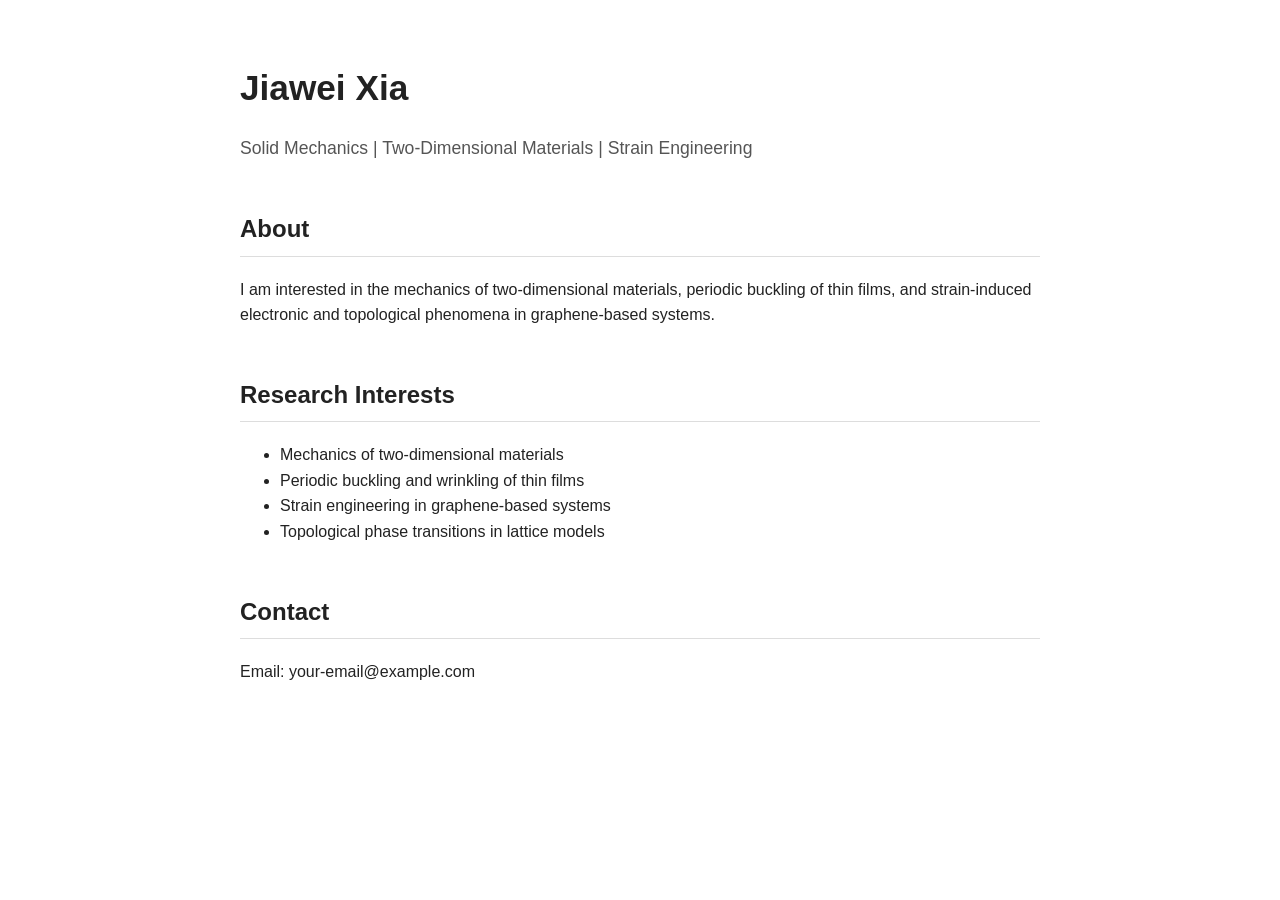
==== index.html @ 9affab99 "Create index.html" ====
<!DOCTYPE html>
<html lang="en">
<head>
  <meta charset="UTF-8">
  <title>Jiawei Xia</title>
  <meta name="viewport" content="width=device-width, initial-scale=1.0">

  <style>
    body {
      max-width: 800px;
      margin: 60px auto;
      padding: 0 20px;
      font-family: Arial, Helvetica, sans-serif;
      line-height: 1.6;
      color: #222;
    }

    h1 {
      font-size: 2.2em;
      margin-bottom: 0.2em;
    }

    h2 {
      margin-top: 2em;
      border-bottom: 1px solid #ddd;
      padding-bottom: 0.3em;
    }

    a {
      color: #0645ad;
      text-decoration: none;
    }

    a:hover {
      text-decoration: underline;
    }

    .subtitle {
      color: #555;
      font-size: 1.1em;
    }
  </style>
</head>

<body>
  <h1>Jiawei Xia</h1>

  <p class="subtitle">
    Solid Mechanics | Two-Dimensional Materials | Strain Engineering
  </p>

  <h2>About</h2>
  <p>
    I am interested in the mechanics of two-dimensional materials,
    periodic buckling of thin films, and strain-induced electronic
    and topological phenomena in graphene-based systems.
  </p>

  <h2>Research Interests</h2>
  <ul>
    <li>Mechanics of two-dimensional materials</li>
    <li>Periodic buckling and wrinkling of thin films</li>
    <li>Strain engineering in graphene-based systems</li>
    <li>Topological phase transitions in lattice models</li>
  </ul>

  <h2>Contact</h2>
  <p>
    Email: your-email@example.com
  </p>
</body>
</html>
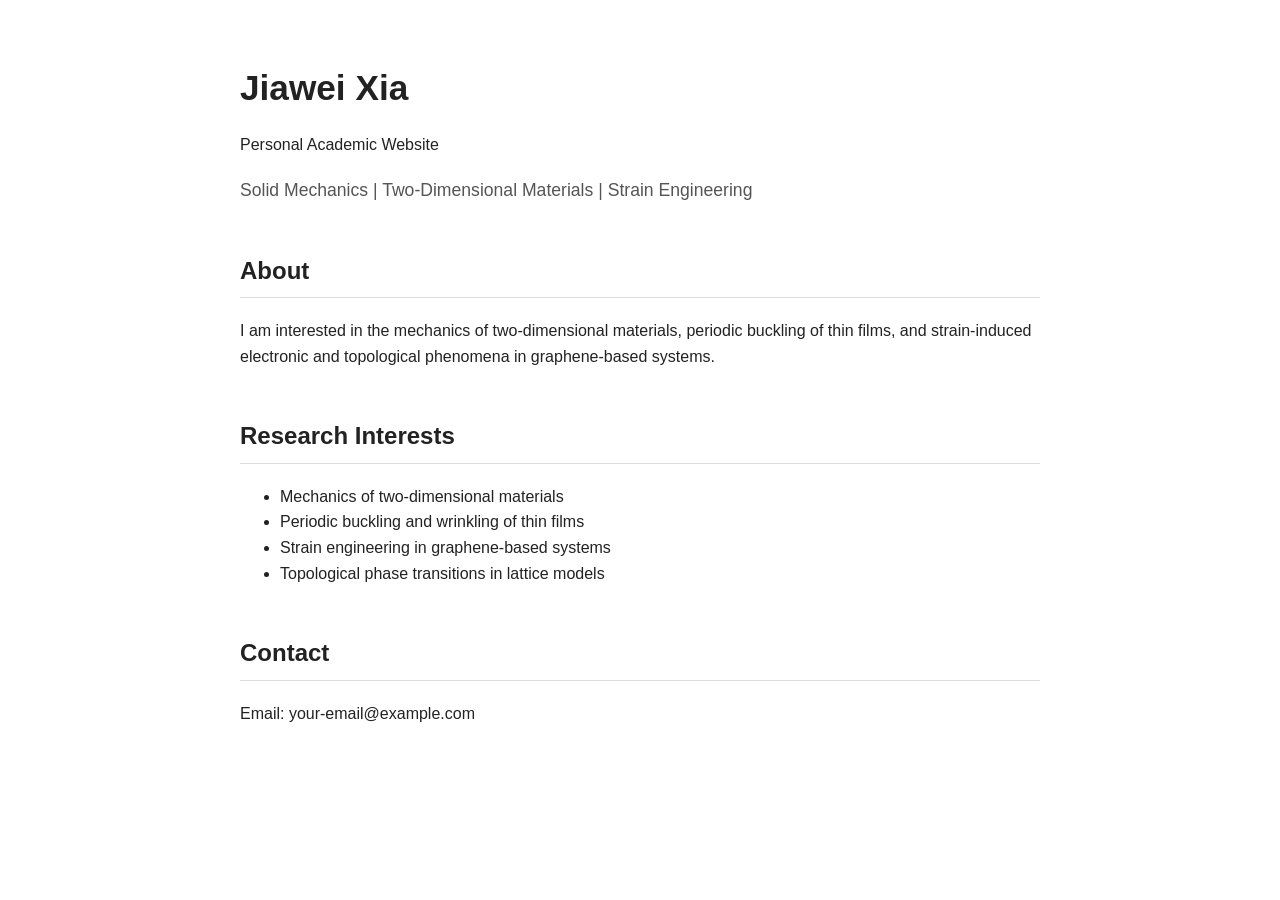
==== commit a51e893d: "test local updata" ====
--- a/index.html
+++ b/index.html
@@ -44,7 +44,7 @@
 
 <body>
   <h1>Jiawei Xia</h1>
-
+  <p>Personal Academic Website</p>
   <p class="subtitle">
     Solid Mechanics | Two-Dimensional Materials | Strain Engineering
   </p>
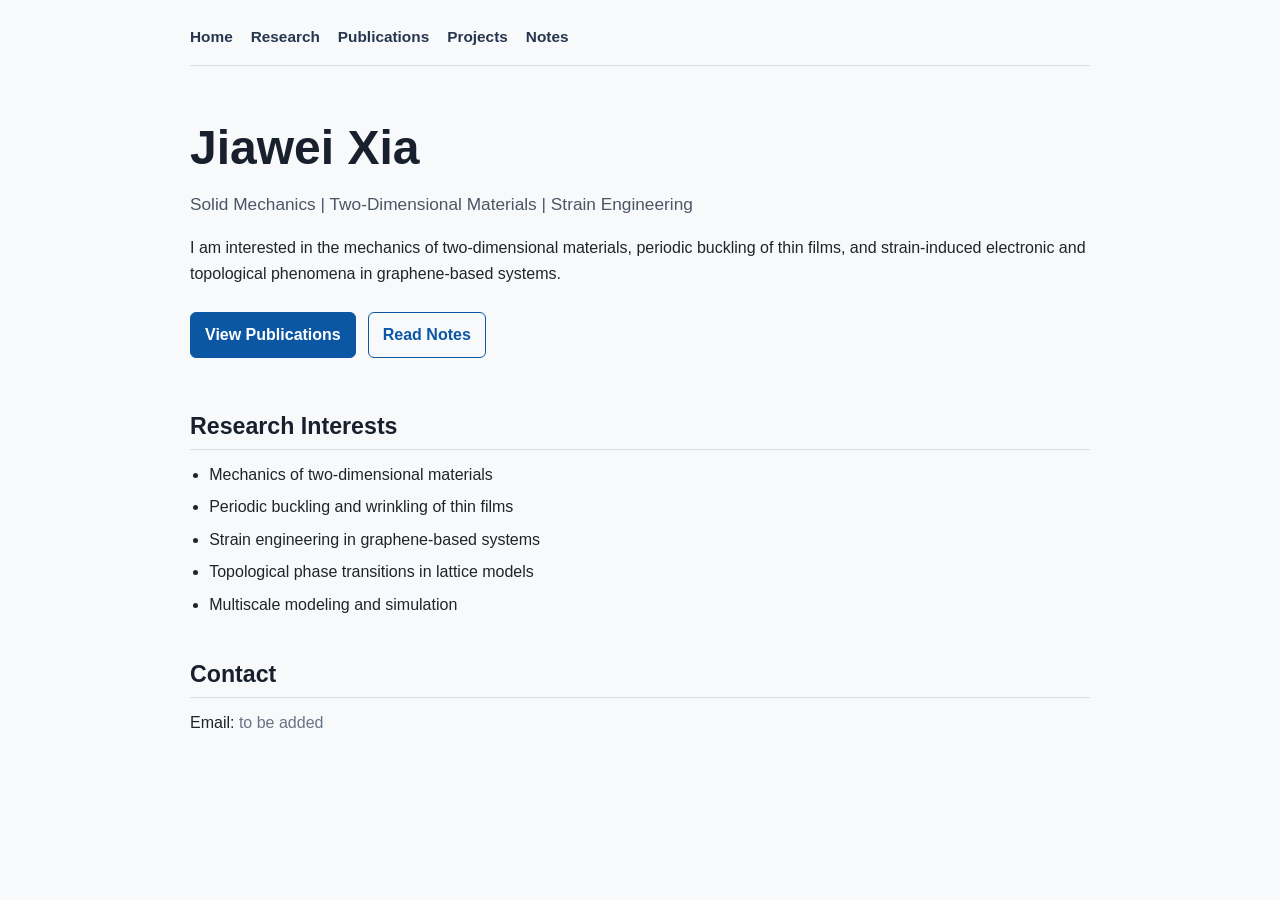
==== commit 2b6b5470: "offical Version 1" ====
--- a/index.html
+++ b/index.html
@@ -2,71 +2,54 @@
 <html lang="en">
 <head>
   <meta charset="UTF-8">
+  <meta name="viewport" content="width=device-width, initial-scale=1.0">
   <title>Jiawei Xia</title>
-  <meta name="viewport" content="width=device-width, initial-scale=1.0">
+  <link rel="stylesheet" href="style.css">
+</head>
+<body>
+  <header class="site-header">
+    <nav class="navbar" aria-label="Main navigation">
+      <a href="index.html">Home</a>
+      <a href="research.html">Research</a>
+      <a href="publications.html">Publications</a>
+      <a href="projects.html">Projects</a>
+      <a href="notes.html">Notes</a>
+    </nav>
+  </header>
 
-  <style>
-    body {
-      max-width: 800px;
-      margin: 60px auto;
-      padding: 0 20px;
-      font-family: Arial, Helvetica, sans-serif;
-      line-height: 1.6;
-      color: #222;
-    }
+  <main>
+    <section class="hero">
+      <h1>Jiawei Xia</h1>
+      <p class="subtitle">Solid Mechanics | Two-Dimensional Materials | Strain Engineering</p>
+      <p>
+        I am interested in the mechanics of two-dimensional materials, periodic
+        buckling of thin films, and strain-induced electronic and topological
+        phenomena in graphene-based systems.
+      </p>
+      <!-- Add assets/profile.jpg later and enable an image here if desired. -->
+      <div class="button-row">
+        <a class="button" href="publications.html">View Publications</a>
+        <a class="button secondary" href="notes.html">Read Notes</a>
+      </div>
+    </section>
 
-    h1 {
-      font-size: 2.2em;
-      margin-bottom: 0.2em;
-    }
+    <section>
+      <h2>Research Interests</h2>
+      <ul>
+        <li>Mechanics of two-dimensional materials</li>
+        <li>Periodic buckling and wrinkling of thin films</li>
+        <li>Strain engineering in graphene-based systems</li>
+        <li>Topological phase transitions in lattice models</li>
+        <li>Multiscale modeling and simulation</li>
+      </ul>
+    </section>
 
-    h2 {
-      margin-top: 2em;
-      border-bottom: 1px solid #ddd;
-      padding-bottom: 0.3em;
-    }
-
-    a {
-      color: #0645ad;
-      text-decoration: none;
-    }
-
-    a:hover {
-      text-decoration: underline;
-    }
-
-    .subtitle {
-      color: #555;
-      font-size: 1.1em;
-    }
-  </style>
-</head>
-
-<body>
-  <h1>Jiawei Xia</h1>
-  <p>Personal Academic Website</p>
-  <p class="subtitle">
-    Solid Mechanics | Two-Dimensional Materials | Strain Engineering
-  </p>
-
-  <h2>About</h2>
-  <p>
-    I am interested in the mechanics of two-dimensional materials,
-    periodic buckling of thin films, and strain-induced electronic
-    and topological phenomena in graphene-based systems.
-  </p>
-
-  <h2>Research Interests</h2>
-  <ul>
-    <li>Mechanics of two-dimensional materials</li>
-    <li>Periodic buckling and wrinkling of thin films</li>
-    <li>Strain engineering in graphene-based systems</li>
-    <li>Topological phase transitions in lattice models</li>
-  </ul>
-
-  <h2>Contact</h2>
-  <p>
-    Email: your-email@example.com
-  </p>
+    <section>
+      <h2>Contact</h2>
+      <p>
+        Email: <span class="muted">to be added</span>
+      </p>
+    </section>
+  </main>
 </body>
 </html>
--- a/style.css
+++ b/style.css
@@ -0,0 +1,239 @@
+* {
+  box-sizing: border-box;
+}
+
+html {
+  font-size: 16px;
+}
+
+body {
+  margin: 0;
+  background: #f8f9fb;
+  color: #20242a;
+  font-family: -apple-system, BlinkMacSystemFont, "Segoe UI", Arial, Helvetica, sans-serif;
+  line-height: 1.65;
+}
+
+main,
+.site-header {
+  width: min(900px, calc(100% - 32px));
+  margin: 0 auto;
+}
+
+main {
+  padding: 36px 0 64px;
+}
+
+.site-header {
+  padding: 24px 0 0;
+}
+
+.navbar {
+  display: flex;
+  flex-wrap: wrap;
+  gap: 10px 18px;
+  align-items: center;
+  padding-bottom: 16px;
+  border-bottom: 1px solid #d9dee7;
+}
+
+.navbar a {
+  color: #26364f;
+  font-size: 0.96rem;
+  font-weight: 600;
+  text-decoration: none;
+}
+
+.navbar a:hover,
+.navbar a:focus {
+  color: #0b57a3;
+  text-decoration: underline;
+}
+
+h1,
+h2,
+h3 {
+  color: #17202c;
+  line-height: 1.25;
+}
+
+h1 {
+  margin: 0 0 12px;
+  font-size: clamp(2rem, 6vw, 3rem);
+  font-weight: 700;
+}
+
+h2 {
+  margin: 42px 0 12px;
+  padding-bottom: 8px;
+  border-bottom: 1px solid #d9dee7;
+  font-size: 1.45rem;
+}
+
+h3 {
+  margin: 26px 0 8px;
+  font-size: 1.15rem;
+}
+
+p {
+  margin: 0 0 16px;
+}
+
+ul {
+  margin: 0 0 18px 1.2rem;
+  padding: 0;
+}
+
+li {
+  margin: 6px 0;
+}
+
+a {
+  color: #0b57a3;
+  text-decoration-thickness: 0.08em;
+  text-underline-offset: 0.18em;
+}
+
+a:hover,
+a:focus {
+  color: #073b73;
+}
+
+img {
+  display: block;
+  max-width: 100%;
+  height: auto;
+  border: 1px solid #d9dee7;
+}
+
+pre {
+  margin: 18px 0;
+  padding: 16px;
+  overflow-x: auto;
+  background: #eef2f7;
+  border: 1px solid #d5dce8;
+  border-radius: 6px;
+}
+
+code {
+  padding: 0.12em 0.28em;
+  background: #eef2f7;
+  border-radius: 4px;
+  font-family: "SFMono-Regular", Consolas, "Liberation Mono", Menlo, monospace;
+  font-size: 0.95em;
+}
+
+pre code {
+  padding: 0;
+  background: transparent;
+  border-radius: 0;
+}
+
+.hero {
+  padding: 16px 0 8px;
+}
+
+.subtitle,
+.lead {
+  color: #4b5666;
+  font-size: 1.08rem;
+}
+
+.button-row {
+  display: flex;
+  flex-wrap: wrap;
+  gap: 12px;
+  margin: 24px 0 4px;
+}
+
+.button {
+  display: inline-block;
+  padding: 9px 14px;
+  border: 1px solid #0b57a3;
+  border-radius: 6px;
+  background: #0b57a3;
+  color: #ffffff;
+  font-weight: 600;
+  text-decoration: none;
+}
+
+.button:hover,
+.button:focus {
+  background: #073b73;
+  color: #ffffff;
+  text-decoration: none;
+}
+
+.button.secondary {
+  background: transparent;
+  color: #0b57a3;
+}
+
+.button.secondary:hover,
+.button.secondary:focus {
+  background: #e7eef8;
+  color: #073b73;
+}
+
+.card,
+.project-card {
+  margin: 16px 0;
+  padding: 18px;
+  background: #ffffff;
+  border: 1px solid #d9dee7;
+  border-radius: 6px;
+}
+
+.project-grid {
+  display: grid;
+  grid-template-columns: repeat(2, minmax(0, 1fr));
+  gap: 16px;
+  margin-top: 24px;
+}
+
+.project-card h2 {
+  margin-top: 0;
+  font-size: 1.2rem;
+}
+
+.publication {
+  margin-bottom: 0;
+}
+
+.placeholder,
+.muted,
+.note-meta {
+  color: #697386;
+}
+
+.link-list {
+  color: #4b5666;
+}
+
+.note-list {
+  list-style: square;
+}
+
+@media (max-width: 640px) {
+  main,
+  .site-header {
+    width: min(100% - 24px, 900px);
+  }
+
+  main {
+    padding-top: 28px;
+  }
+
+  .navbar {
+    gap: 8px 14px;
+  }
+
+  .project-grid {
+    grid-template-columns: 1fr;
+  }
+
+  .button {
+    width: 100%;
+    text-align: center;
+  }
+}
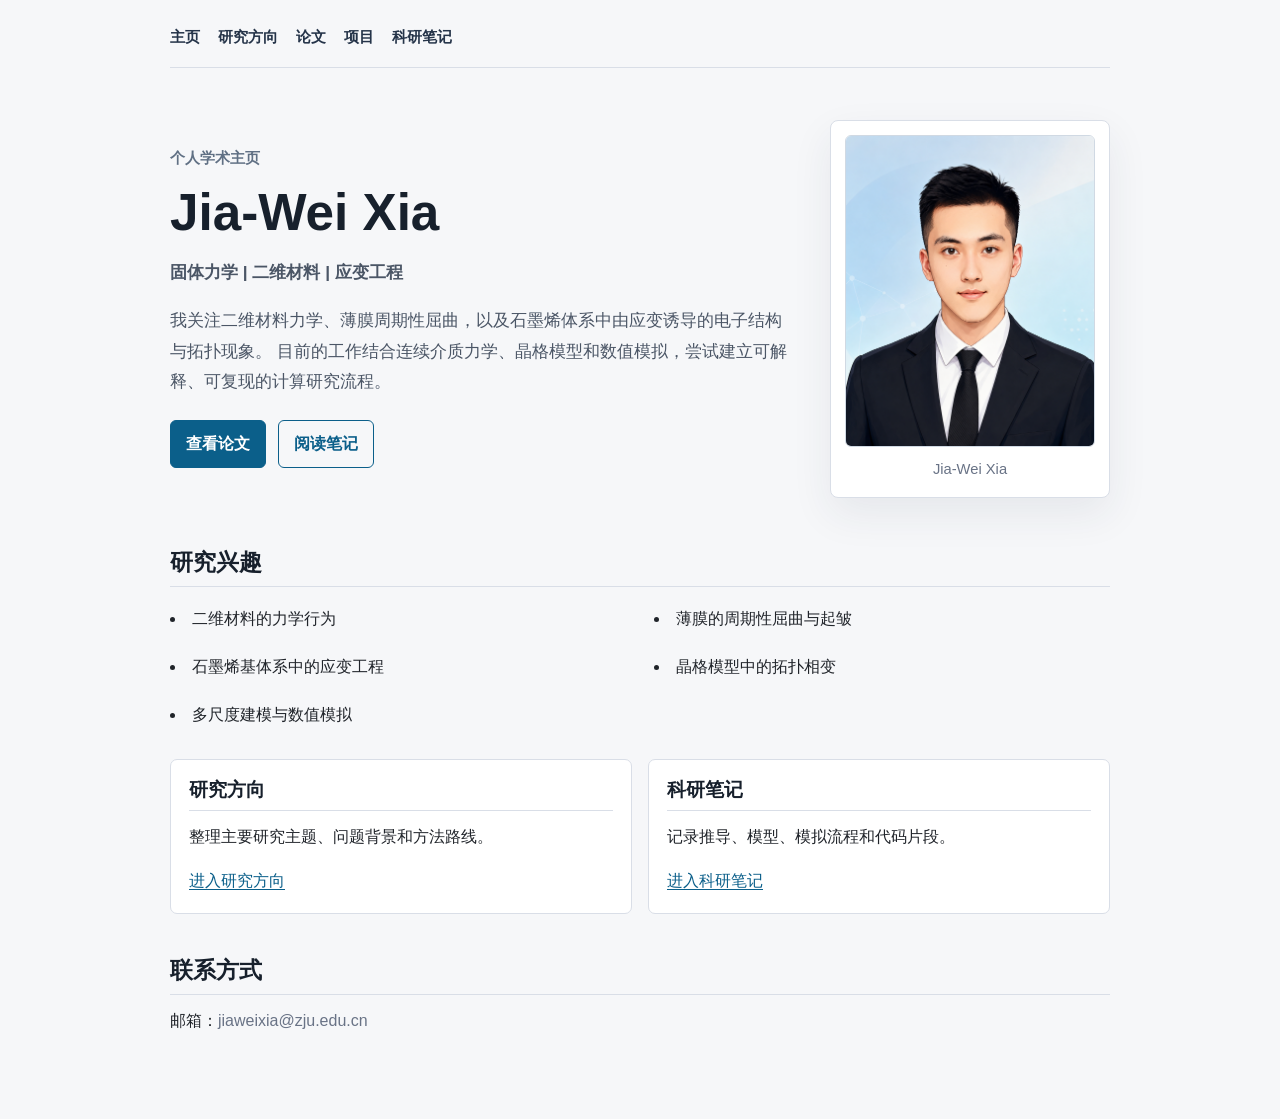
==== commit 32d0b113: "offical Version 2: change to Chinese and add avatar" ====
--- a/index.html
+++ b/index.html
@@ -1,53 +1,72 @@
 <!DOCTYPE html>
-<html lang="en">
+<html lang="zh-CN">
 <head>
   <meta charset="UTF-8">
   <meta name="viewport" content="width=device-width, initial-scale=1.0">
-  <title>Jiawei Xia</title>
+  <title>Jia-Wei Xia | 个人学术主页</title>
   <link rel="stylesheet" href="style.css">
 </head>
 <body>
   <header class="site-header">
-    <nav class="navbar" aria-label="Main navigation">
-      <a href="index.html">Home</a>
-      <a href="research.html">Research</a>
-      <a href="publications.html">Publications</a>
-      <a href="projects.html">Projects</a>
-      <a href="notes.html">Notes</a>
+    <nav class="navbar" aria-label="主导航">
+      <a href="index.html" target="_blank" rel="noopener">主页</a>
+      <a href="research.html" target="_blank" rel="noopener">研究方向</a>
+      <a href="publications.html" target="_blank" rel="noopener">论文</a>
+      <a href="projects.html" target="_blank" rel="noopener">项目</a>
+      <a href="notes.html" target="_blank" rel="noopener">科研笔记</a>
     </nav>
   </header>
 
   <main>
-    <section class="hero">
-      <h1>Jiawei Xia</h1>
-      <p class="subtitle">Solid Mechanics | Two-Dimensional Materials | Strain Engineering</p>
-      <p>
-        I am interested in the mechanics of two-dimensional materials, periodic
-        buckling of thin films, and strain-induced electronic and topological
-        phenomena in graphene-based systems.
-      </p>
-      <!-- Add assets/profile.jpg later and enable an image here if desired. -->
-      <div class="button-row">
-        <a class="button" href="publications.html">View Publications</a>
-        <a class="button secondary" href="notes.html">Read Notes</a>
+    <section class="hero hero-profile">
+      <div class="hero-copy">
+        <p class="eyebrow">个人学术主页</p>
+        <h1>Jia-Wei Xia</h1>
+        <p class="subtitle">固体力学 | 二维材料 | 应变工程</p>
+        <p class="lead">
+          我关注二维材料力学、薄膜周期性屈曲，以及石墨烯体系中由应变诱导的电子结构与拓扑现象。
+          目前的工作结合连续介质力学、晶格模型和数值模拟，尝试建立可解释、可复现的计算研究流程。
+        </p>
+        <div class="button-row">
+          <a class="button" href="publications.html" target="_blank" rel="noopener">查看论文</a>
+          <a class="button secondary" href="notes.html" target="_blank" rel="noopener">阅读笔记</a>
+        </div>
       </div>
+
+      <aside class="profile-card" aria-label="个人照片占位">
+        <img class="profile-photo" src="assets/figures/personal_avatar.png" alt="个人照片占位图">
+        <p class="photo-caption">Jia-Wei Xia</p>
+      </aside>
     </section>
 
     <section>
-      <h2>Research Interests</h2>
-      <ul>
-        <li>Mechanics of two-dimensional materials</li>
-        <li>Periodic buckling and wrinkling of thin films</li>
-        <li>Strain engineering in graphene-based systems</li>
-        <li>Topological phase transitions in lattice models</li>
-        <li>Multiscale modeling and simulation</li>
+      <h2>研究兴趣</h2>
+      <ul class="interest-list">
+        <li>二维材料的力学行为</li>
+        <li>薄膜的周期性屈曲与起皱</li>
+        <li>石墨烯基体系中的应变工程</li>
+        <li>晶格模型中的拓扑相变</li>
+        <li>多尺度建模与数值模拟</li>
       </ul>
     </section>
 
+    <section class="quick-links">
+      <article class="card">
+        <h2>研究方向</h2>
+        <p>整理主要研究主题、问题背景和方法路线。</p>
+        <a href="research.html" target="_blank" rel="noopener">进入研究方向</a>
+      </article>
+      <article class="card">
+        <h2>科研笔记</h2>
+        <p>记录推导、模型、模拟流程和代码片段。</p>
+        <a href="notes.html" target="_blank" rel="noopener">进入科研笔记</a>
+      </article>
+    </section>
+
     <section>
-      <h2>Contact</h2>
+      <h2>联系方式</h2>
       <p>
-        Email: <span class="muted">to be added</span>
+        邮箱：<span class="muted">jiaweixia@zju.edu.cn</span>
       </p>
     </section>
   </main>
--- a/style.css
+++ b/style.css
@@ -8,20 +8,20 @@
 
 body {
   margin: 0;
-  background: #f8f9fb;
+  background: #f6f7f9;
   color: #20242a;
-  font-family: -apple-system, BlinkMacSystemFont, "Segoe UI", Arial, Helvetica, sans-serif;
-  line-height: 1.65;
+  font-family: -apple-system, BlinkMacSystemFont, "Segoe UI", "Microsoft YaHei", Arial, Helvetica, sans-serif;
+  line-height: 1.75;
 }
 
 main,
 .site-header {
-  width: min(900px, calc(100% - 32px));
+  width: min(940px, calc(100% - 32px));
   margin: 0 auto;
 }
 
 main {
-  padding: 36px 0 64px;
+  padding: 38px 0 68px;
 }
 
 .site-header {
@@ -38,15 +38,15 @@
 }
 
 .navbar a {
-  color: #26364f;
+  color: #253449;
   font-size: 0.96rem;
-  font-weight: 600;
+  font-weight: 650;
   text-decoration: none;
 }
 
 .navbar a:hover,
 .navbar a:focus {
-  color: #0b57a3;
+  color: #0b5f8a;
   text-decoration: underline;
 }
 
@@ -54,13 +54,13 @@
 h2,
 h3 {
   color: #17202c;
-  line-height: 1.25;
+  line-height: 1.28;
 }
 
 h1 {
   margin: 0 0 12px;
-  font-size: clamp(2rem, 6vw, 3rem);
-  font-weight: 700;
+  font-size: clamp(2.1rem, 6vw, 3.2rem);
+  font-weight: 760;
 }
 
 h2 {
@@ -89,35 +89,34 @@
 }
 
 a {
-  color: #0b57a3;
+  color: #0b5f8a;
   text-decoration-thickness: 0.08em;
   text-underline-offset: 0.18em;
 }
 
 a:hover,
 a:focus {
-  color: #073b73;
+  color: #073f5c;
 }
 
 img {
   display: block;
   max-width: 100%;
   height: auto;
-  border: 1px solid #d9dee7;
 }
 
 pre {
   margin: 18px 0;
   padding: 16px;
   overflow-x: auto;
-  background: #eef2f7;
-  border: 1px solid #d5dce8;
+  background: #eef2f5;
+  border: 1px solid #d5dce5;
   border-radius: 6px;
 }
 
 code {
   padding: 0.12em 0.28em;
-  background: #eef2f7;
+  background: #eef2f5;
   border-radius: 4px;
   font-family: "SFMono-Regular", Consolas, "Liberation Mono", Menlo, monospace;
   font-size: 0.95em;
@@ -130,13 +129,60 @@
 }
 
 .hero {
-  padding: 16px 0 8px;
+  padding: 14px 0 8px;
+}
+
+.hero-profile {
+  display: grid;
+  grid-template-columns: minmax(0, 1fr) minmax(220px, 280px);
+  gap: 40px;
+  align-items: center;
+}
+
+.hero-copy {
+  min-width: 0;
+}
+
+.eyebrow {
+  margin-bottom: 8px;
+  color: #607084;
+  font-size: 0.92rem;
+  font-weight: 700;
 }
 
 .subtitle,
 .lead {
   color: #4b5666;
   font-size: 1.08rem;
+}
+
+.subtitle {
+  margin-bottom: 18px;
+  font-weight: 650;
+}
+
+.profile-card {
+  padding: 14px;
+  background: #ffffff;
+  border: 1px solid #d9dee7;
+  border-radius: 8px;
+  box-shadow: 0 16px 40px rgba(42, 55, 72, 0.08);
+}
+
+.profile-photo {
+  width: 100%;
+  aspect-ratio: 4 / 5;
+  object-fit: cover;
+  border: 1px solid #d0d9e3;
+  border-radius: 6px;
+  background: #eef2f5;
+}
+
+.photo-caption {
+  margin: 10px 0 0;
+  color: #697386;
+  font-size: 0.92rem;
+  text-align: center;
 }
 
 .button-row {
@@ -148,31 +194,47 @@
 
 .button {
   display: inline-block;
-  padding: 9px 14px;
-  border: 1px solid #0b57a3;
+  padding: 9px 15px;
+  border: 1px solid #0b5f8a;
   border-radius: 6px;
-  background: #0b57a3;
+  background: #0b5f8a;
   color: #ffffff;
-  font-weight: 600;
+  font-weight: 650;
   text-decoration: none;
 }
 
 .button:hover,
 .button:focus {
-  background: #073b73;
+  background: #073f5c;
   color: #ffffff;
   text-decoration: none;
 }
 
 .button.secondary {
   background: transparent;
-  color: #0b57a3;
+  color: #0b5f8a;
 }
 
 .button.secondary:hover,
 .button.secondary:focus {
-  background: #e7eef8;
-  color: #073b73;
+  background: #e4eff4;
+  color: #073f5c;
+}
+
+.interest-list {
+  display: grid;
+  grid-template-columns: repeat(2, minmax(0, 1fr));
+  gap: 8px 28px;
+  margin-left: 0;
+  list-style-position: inside;
+}
+
+.quick-links,
+.project-grid {
+  display: grid;
+  grid-template-columns: repeat(2, minmax(0, 1fr));
+  gap: 16px;
+  margin-top: 24px;
 }
 
 .card,
@@ -181,16 +243,15 @@
   padding: 18px;
   background: #ffffff;
   border: 1px solid #d9dee7;
-  border-radius: 6px;
-}
-
-.project-grid {
-  display: grid;
-  grid-template-columns: repeat(2, minmax(0, 1fr));
-  gap: 16px;
-  margin-top: 24px;
-}
-
+  border-radius: 7px;
+}
+
+.quick-links .card,
+.project-grid .project-card {
+  margin: 0;
+}
+
+.card h2,
 .project-card h2 {
   margin-top: 0;
   font-size: 1.2rem;
@@ -214,10 +275,21 @@
   list-style: square;
 }
 
+@media (max-width: 760px) {
+  .hero-profile {
+    grid-template-columns: 1fr;
+    gap: 26px;
+  }
+
+  .profile-card {
+    max-width: 320px;
+  }
+}
+
 @media (max-width: 640px) {
   main,
   .site-header {
-    width: min(100% - 24px, 900px);
+    width: min(100% - 24px, 940px);
   }
 
   main {
@@ -228,6 +300,8 @@
     gap: 8px 14px;
   }
 
+  .interest-list,
+  .quick-links,
   .project-grid {
     grid-template-columns: 1fr;
   }
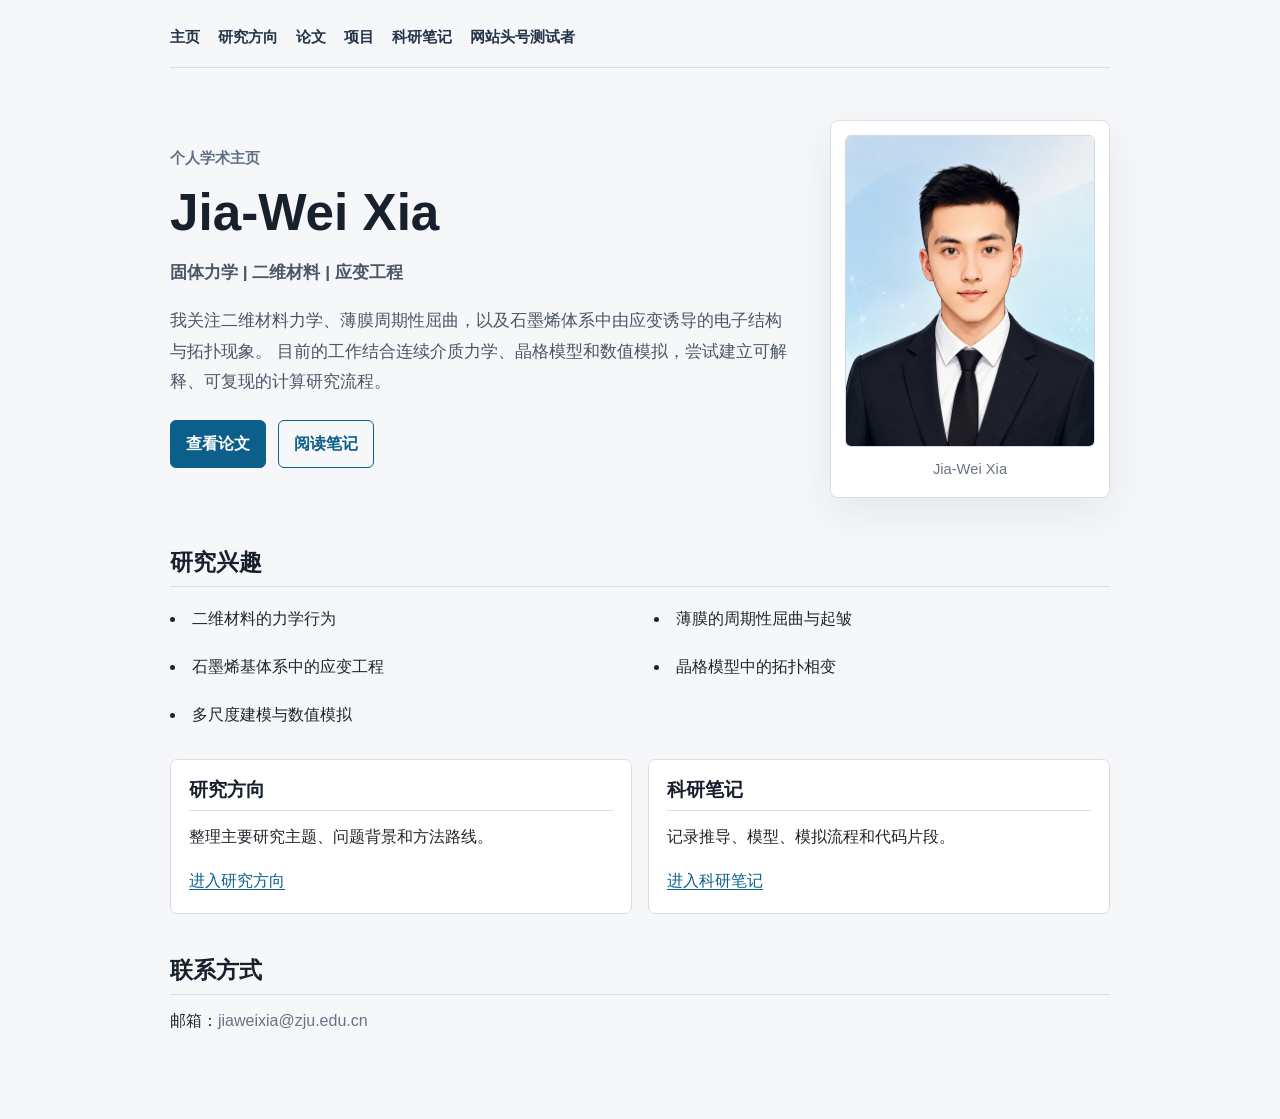
==== commit a674b4dc: "change navigation bar to _self and a trick modify for ycy" ====
--- a/index.html
+++ b/index.html
@@ -9,11 +9,12 @@
 <body>
   <header class="site-header">
     <nav class="navbar" aria-label="主导航">
-      <a href="index.html" target="_blank" rel="noopener">主页</a>
-      <a href="research.html" target="_blank" rel="noopener">研究方向</a>
-      <a href="publications.html" target="_blank" rel="noopener">论文</a>
-      <a href="projects.html" target="_blank" rel="noopener">项目</a>
-      <a href="notes.html" target="_blank" rel="noopener">科研笔记</a>
+      <a href="../index.html" target="_self" rel="noopener">主页</a>
+      <a href="../research.html" target="_self" rel="noopener">研究方向</a>
+      <a href="../publications.html" target="_self" rel="noopener">论文</a>
+      <a href="../projects.html" target="_self" rel="noopener">项目</a>
+      <a href="../notes.html" target="_self" rel="noopener">科研笔记</a>
+      <a href="../hahaha.html" target="_self" rel="noopener">网站头号测试者</a>
     </nav>
   </header>
 
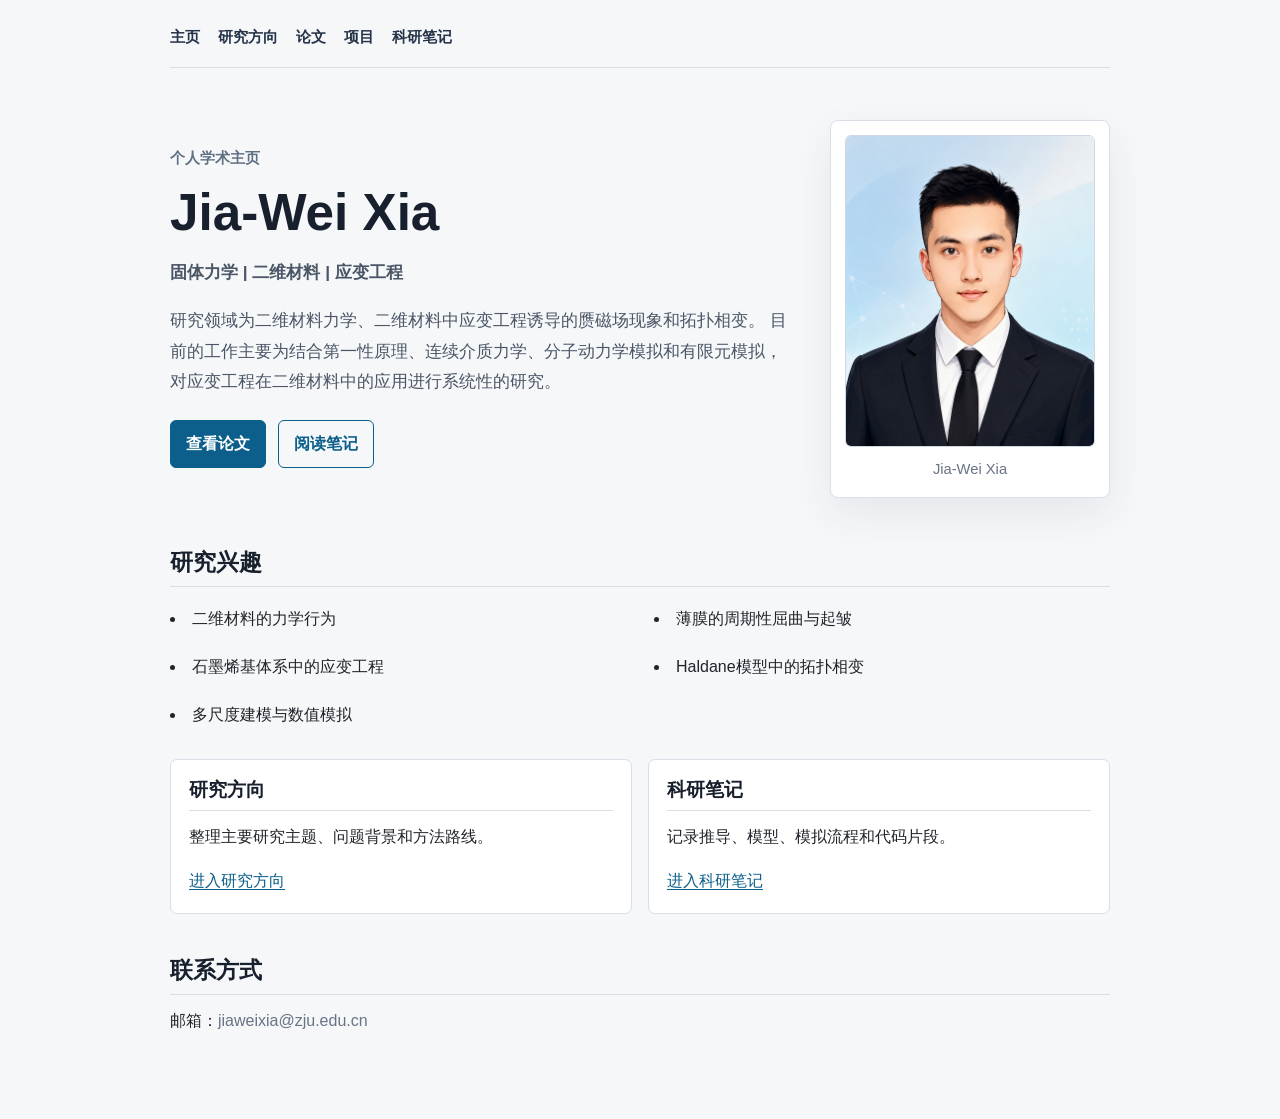
==== commit 9d3f5492: "update(all): unifiy the style, add a notes, and delete irrelevant content" ====
--- a/index.html
+++ b/index.html
@@ -9,12 +9,11 @@
 <body>
   <header class="site-header">
     <nav class="navbar" aria-label="主导航">
-      <a href="../index.html" target="_self" rel="noopener">主页</a>
-      <a href="../research.html" target="_self" rel="noopener">研究方向</a>
-      <a href="../publications.html" target="_self" rel="noopener">论文</a>
-      <a href="../projects.html" target="_self" rel="noopener">项目</a>
-      <a href="../notes.html" target="_self" rel="noopener">科研笔记</a>
-      <a href="../hahaha.html" target="_self" rel="noopener">网站头号测试者</a>
+      <a href="index.html" target="_self" rel="noopener">主页</a>
+      <a href="research.html" target="_self" rel="noopener">研究方向</a>
+      <a href="publications.html" target="_self" rel="noopener">论文</a>
+      <a href="projects.html" target="_self" rel="noopener">项目</a>
+      <a href="notes.html" target="_self" rel="noopener">科研笔记</a>
     </nav>
   </header>
 
@@ -25,8 +24,8 @@
         <h1>Jia-Wei Xia</h1>
         <p class="subtitle">固体力学 | 二维材料 | 应变工程</p>
         <p class="lead">
-          我关注二维材料力学、薄膜周期性屈曲，以及石墨烯体系中由应变诱导的电子结构与拓扑现象。
-          目前的工作结合连续介质力学、晶格模型和数值模拟，尝试建立可解释、可复现的计算研究流程。
+          研究领域为二维材料力学、二维材料中应变工程诱导的赝磁场现象和拓扑相变。
+          目前的工作主要为结合第一性原理、连续介质力学、分子动力学模拟和有限元模拟，对应变工程在二维材料中的应用进行系统性的研究。
         </p>
         <div class="button-row">
           <a class="button" href="publications.html" target="_blank" rel="noopener">查看论文</a>
@@ -46,7 +45,7 @@
         <li>二维材料的力学行为</li>
         <li>薄膜的周期性屈曲与起皱</li>
         <li>石墨烯基体系中的应变工程</li>
-        <li>晶格模型中的拓扑相变</li>
+        <li>Haldane模型中的拓扑相变</li>
         <li>多尺度建模与数值模拟</li>
       </ul>
     </section>
--- a/style.css
+++ b/style.css
@@ -1,5 +1,12 @@
 * {
   box-sizing: border-box;
+}
+
+:root {
+  --site-content-width: 940px;
+  --site-page-gutter: 32px;
+
+  font-size: 16px;
 }
 
 html {
@@ -16,7 +23,7 @@
 
 main,
 .site-header {
-  width: min(940px, calc(100% - 32px));
+  width: min(var(--site-content-width), calc(100% - var(--site-page-gutter)));
   margin: 0 auto;
 }
 
@@ -29,11 +36,16 @@
 }
 
 .navbar {
+  --bs-navbar-padding-x: 0;
+  --bs-navbar-padding-y: 0;
+
   display: flex;
   flex-wrap: wrap;
   gap: 10px 18px;
   align-items: center;
+  justify-content: flex-start;
   padding-bottom: 16px;
+  background: transparent;
   border-bottom: 1px solid #d9dee7;
 }
 
@@ -275,6 +287,140 @@
   list-style: square;
 }
 
+/* Quarto notes */
+body.quarto-light {
+  background: #f6f7f9;
+  color: #20242a;
+  font-family: -apple-system, BlinkMacSystemFont, "Segoe UI", "Microsoft YaHei", Arial, Helvetica, sans-serif;
+}
+
+body.quarto-light #quarto-content {
+  display: block;
+  width: 100%;
+  margin: 0;
+  padding: 0;
+}
+
+body.quarto-light main.content {
+  width: min(var(--site-content-width), calc(100% - var(--site-page-gutter)));
+  margin: 0 auto;
+  padding: 0 0 68px;
+}
+
+body.quarto-light main.content > .site-header {
+  width: 100%;
+}
+
+body.quarto-light .quarto-title-block {
+  padding-top: 38px;
+  margin-bottom: 30px;
+}
+
+body.quarto-light .quarto-title-meta {
+  color: #697386;
+  font-size: 0.92rem;
+}
+
+body.quarto-light .quarto-title-meta-heading {
+  color: #4b5666;
+  font-weight: 700;
+}
+
+body.quarto-light #quarto-document-content h1:not(.title) {
+  margin: 42px 0 12px;
+  padding-bottom: 8px;
+  border-bottom: 1px solid #d9dee7;
+  font-size: 1.45rem;
+}
+
+body.quarto-light #quarto-document-content h2 {
+  margin-top: 30px;
+  font-size: 1.25rem;
+}
+
+body.quarto-light table {
+  display: block;
+  width: 100%;
+  margin: 18px 0;
+  overflow-x: auto;
+  border-collapse: collapse;
+}
+
+body.quarto-light th,
+body.quarto-light td {
+  padding: 8px 10px;
+  border: 1px solid #d5dce5;
+}
+
+body.quarto-light th {
+  background: #eef2f5;
+}
+
+body.quarto-light pre.sourceCode,
+body.quarto-light div.sourceCode {
+  border-radius: 6px;
+}
+
+body.quarto-light pre code {
+  white-space: pre;
+}
+
+body.quarto-light span.math.display {
+  display: block;
+  max-width: 100%;
+  overflow-x: auto;
+  padding: 6px 0;
+}
+
+body.quarto-light figure {
+  margin: 24px 0;
+}
+
+body.quarto-light figcaption {
+  margin-top: 8px;
+  color: #697386;
+  font-size: 0.92rem;
+  text-align: center;
+}
+
+body.quarto-light #quarto-margin-sidebar {
+  display: none;
+}
+
+body.quarto-light #TOC {
+  margin: 0 0 30px;
+  border-left: 1px solid #d9dee7;
+  padding-left: 16px;
+  color: #4b5666;
+  font-size: 0.92rem;
+}
+
+body.quarto-light #TOC h2 {
+  margin: 0 0 10px;
+  padding: 0;
+  border: 0;
+  color: #607084;
+  font-size: 0.9rem;
+  text-transform: none;
+}
+
+body.quarto-light #TOC ul {
+  margin-left: 0;
+  list-style: none;
+}
+
+body.quarto-light #TOC a {
+  color: #4b5666;
+  text-decoration: none;
+}
+
+body.quarto-light #TOC a:hover,
+body.quarto-light #TOC a:focus,
+body.quarto-light #TOC a.active {
+  color: #0b5f8a;
+  text-decoration: underline;
+}
+
 @media (max-width: 760px) {
   .hero-profile {
     grid-template-columns: 1fr;
@@ -289,7 +435,7 @@
 @media (max-width: 640px) {
   main,
   .site-header {
-    width: min(100% - 24px, 940px);
+    width: min(100% - 24px, var(--site-content-width));
   }
 
   main {
@@ -310,4 +456,12 @@
     width: 100%;
     text-align: center;
   }
-}
+
+  body.quarto-light #quarto-content {
+    width: 100%;
+  }
+
+  body.quarto-light #quarto-document-content h1:not(.title) {
+    font-size: 1.3rem;
+  }
+}
